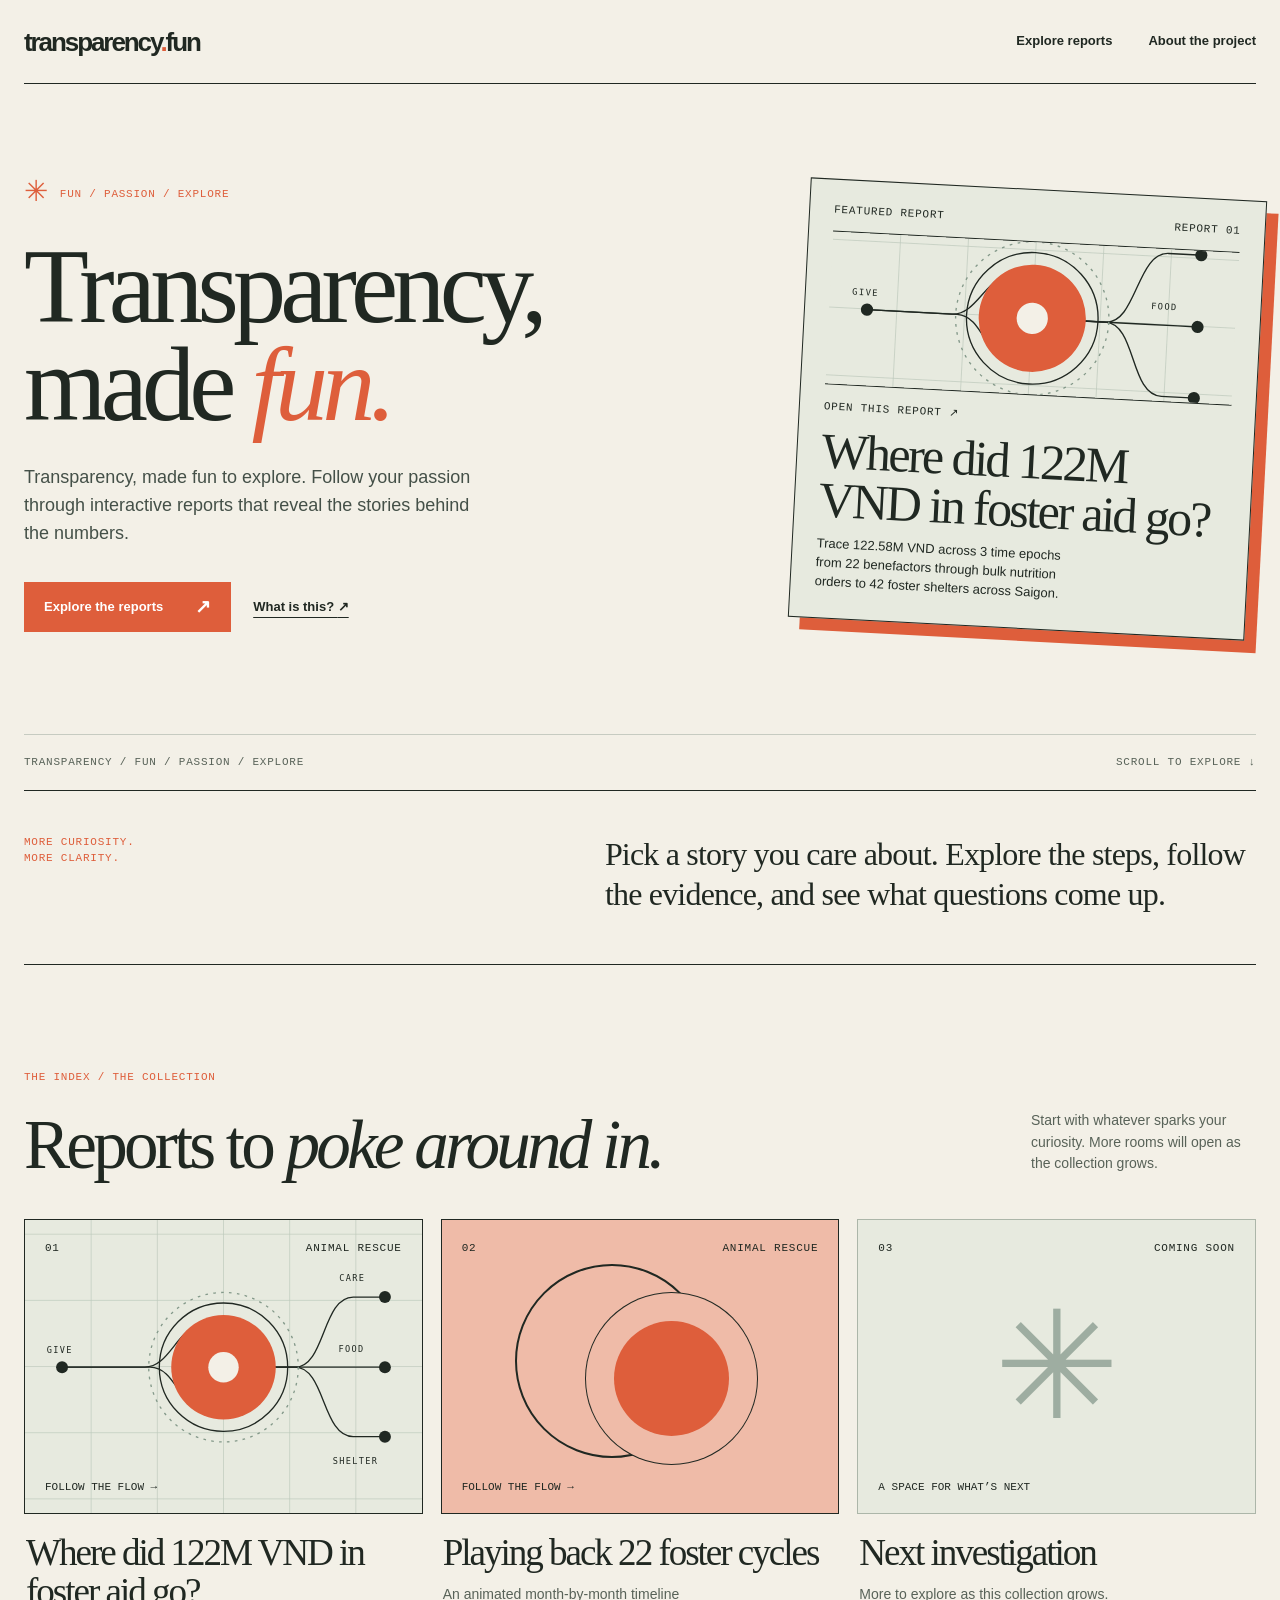
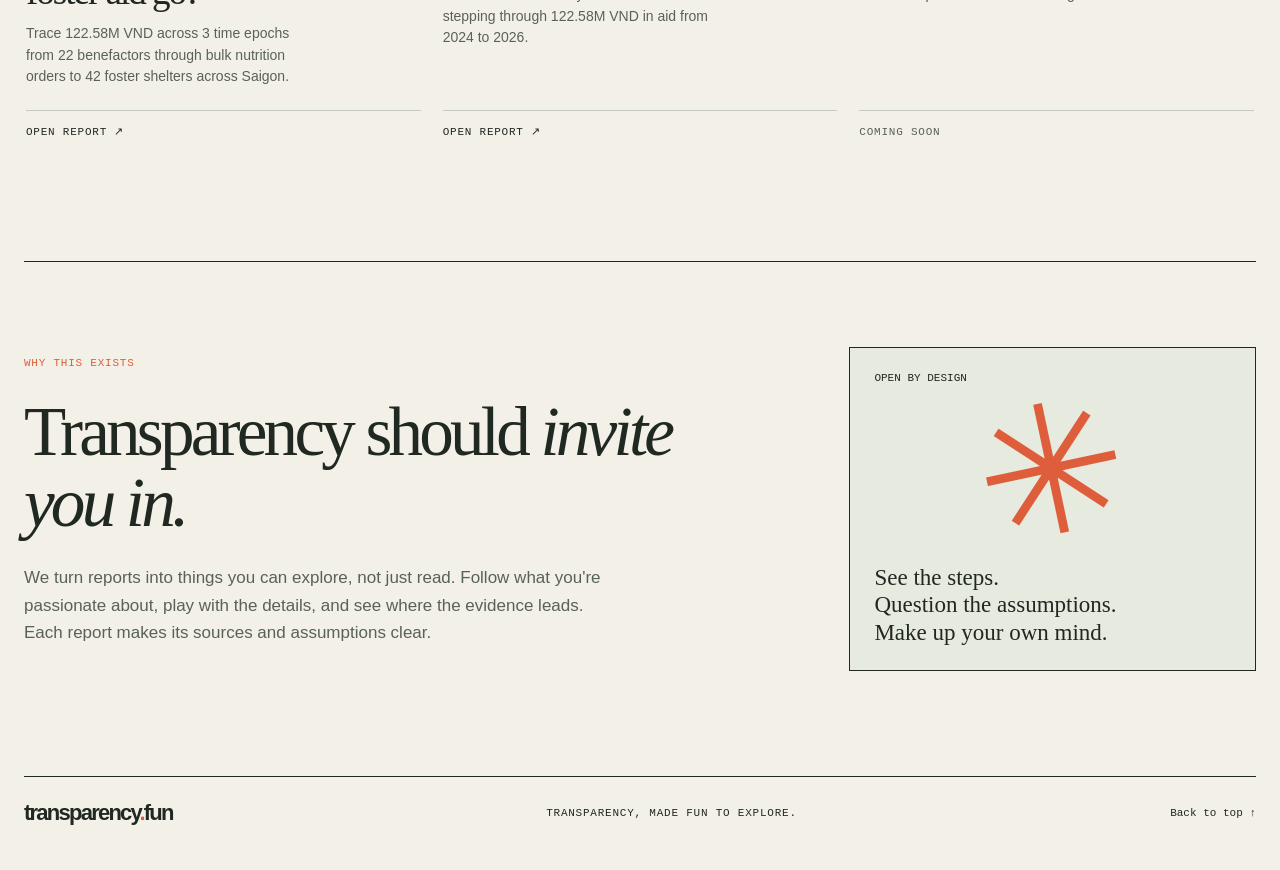
==== index.html @ 35790a0d "feat: publish interactive transparency report directory" ====
<!doctype html>
<html lang="en">
<head>
  <meta charset="utf-8">
  <meta name="viewport" content="width=device-width, initial-scale=1">
  <meta name="theme-color" content="#f3f0e7">
  <meta name="description" content="Transparency, made fun to explore. Follow your passion through interactive reports that reveal the stories behind the numbers.">
  <title>Transparency Fun — Transparency, made fun to explore.</title>
  <link rel="stylesheet" href="styles.css">
  <script type="module" src="app.js"></script>
</head>
<body id="top">
  <header class="site-header wrap">
    <a class="wordmark" href="./" aria-label="Transparency Fun home">transparency<span>.</span>fun</a>
    <nav aria-label="Main navigation"><a href="./#reports">Explore reports</a><a href="./#about">About the project</a></nav>
  </header>

  <main id="home">
    <section class="hero wrap" aria-labelledby="hero-title">
      <div class="hero-copy">
        <p class="eyebrow hero-label"><span class="asterisk" aria-hidden="true">✳</span>FUN / PASSION / EXPLORE</p>
        <h1 id="hero-title">Transparency,<br>made <em>fun.</em></h1>
        <p class="hero-description">Transparency, made fun to explore. Follow your passion through interactive reports that reveal the stories behind the numbers.</p>
        <div class="hero-actions"><a class="button" href="#reports">Explore the reports <span aria-hidden="true">↗</span></a><a class="text-link" href="#about">What is this? <span aria-hidden="true">↗</span></a></div>
      </div>
      <a class="feature" id="featured-report" href="#reports" aria-label="Explore the report index">
        <div class="feature-top"><span>FEATURED REPORT</span><span id="featured-index"></span></div>
        <div class="feature-art" aria-hidden="true"><img class="feature-cover-image" id="featured-cover" alt="" hidden><span class="path path-one"></span><span class="path path-two"></span><span class="path path-three"></span><span class="feature-dot dot-one"></span><span class="feature-dot dot-two"></span><span class="feature-dot dot-three"></span><span class="feature-arrow">↗</span></div>
        <div class="feature-bottom"><span>OPEN THIS REPORT ↗</span><strong id="featured-title"></strong><small id="featured-description"></small></div>
      </a>
    </section>
    <div class="hero-foot wrap"><span>TRANSPARENCY / FUN / PASSION / EXPLORE</span><a href="#reports">SCROLL TO EXPLORE ↓</a></div>

    <section class="intro wrap" aria-label="How to explore"><p class="eyebrow">MORE CURIOSITY.<br>MORE CLARITY.</p><p>Pick a story you care about. Explore the steps, follow the evidence, and see what questions come up.</p></section>

    <section class="directory wrap" id="reports" aria-labelledby="reports-title"><div class="section-heading"><div><p class="eyebrow">THE INDEX / THE COLLECTION</p><h2 id="reports-title">Reports to <em>poke around in.</em></h2></div><p>Start with whatever sparks your curiosity. More rooms will open as the collection grows.</p></div><div class="report-grid" id="report-grid"></div></section>

    <section class="about wrap" id="about" aria-labelledby="about-title"><div><p class="eyebrow">WHY THIS EXISTS</p><h2 id="about-title">Transparency should <em>invite you in.</em></h2><p>We turn reports into things you can explore, not just read. Follow what you're passionate about, play with the details, and see where the evidence leads. Each report makes its sources and assumptions clear.</p></div><div class="about-stamp"><span>OPEN BY DESIGN</span><span class="stamp-shape" aria-hidden="true">✳</span><p>See the steps.<br>Question the assumptions.<br>Make up your own mind.</p></div></section>
  </main>

  <footer class="site-footer wrap"><a class="wordmark" href="./">transparency<span>.</span>fun</a><span>TRANSPARENCY, MADE FUN TO EXPLORE.</span><a href="#top">Back to top ↑</a></footer>
</body>
</html>
---- styles.css ----
:root { --paper:#f3f0e7; --ink:#202822; --muted:#586258; --line:#c6cbc1; --orange:#de5e3b; --sage:#e7eadf; --serif:Georgia,'Times New Roman',serif; --sans:Arial,Helvetica,sans-serif; --mono:ui-monospace,SFMono-Regular,Menlo,monospace; }
* { box-sizing:border-box; }
html { scroll-behavior:smooth; }
body { margin:0; color:var(--ink); background:var(--paper); font:16px/1.55 var(--sans); }
a { color:inherit; }
button,input { font:inherit; }
:focus-visible { outline:3px solid var(--orange); outline-offset:4px; }
[hidden] { display:none !important; }
.wrap { width:min(1240px,calc(100% - 48px)); margin-inline:auto; }
.site-header { min-height:84px; display:flex; align-items:center; justify-content:space-between; gap:28px; border-bottom:1px solid var(--ink); }
.wordmark { text-decoration:none; font-size:26px; font-weight:800; letter-spacing:-.08em; line-height:1; white-space:nowrap; }
.wordmark span { color:var(--orange); }
.site-header nav { display:flex; gap:36px; }
.site-header nav a { text-decoration:none; font-size:13px; font-weight:600; }
.site-header nav a:hover,.site-footer a:hover,.text-link:hover { color:var(--orange); }
.hero { min-height:650px; display:grid; grid-template-columns:1.2fr .8fr; gap:clamp(34px,7vw,105px); align-items:center; padding-block:76px; }
.hero-copy { min-width:0; }
.eyebrow,.feature-top,.feature-bottom>span,.hero-foot,.report-number,.card-open,.back-link,.report-label,.site-footer>span,.control-label,.method-note,.report-badge { font:500 11px/1.5 var(--mono); letter-spacing:.07em; text-transform:uppercase; }
.eyebrow { color:var(--orange); margin:0 0 24px; }
.hero-label { display:flex; align-items:center; gap:11px; margin-bottom:34px; }
.asterisk { font-size:29px; line-height:.5; }
h1,h2,h3,p { margin-top:0; }
h1,h2,h3 { font-family:var(--serif); font-weight:400; letter-spacing:-.055em; }
em { font-weight:400; }
h1 { font-size:clamp(65px,8.3vw,119px); line-height:.93; margin:0 0 30px; }
h1 em { color:var(--orange); }
.hero-description { max-width:470px; font-size:18px; line-height:1.55; color:#445048; margin-bottom:34px; }
.hero-actions { display:flex; flex-wrap:wrap; align-items:center; gap:22px; }
.button { display:inline-flex; align-items:center; justify-content:space-between; gap:32px; background:var(--orange); color:white; padding:15px 20px; text-decoration:none; font-size:13px; font-weight:700; transition:transform .2s ease,background .2s ease; }
.button:hover { background:#b84025; transform:translateY(-3px); }
.button span { font-size:19px; line-height:1; }
.text-link { text-decoration:underline; text-underline-offset:6px; font-size:13px; font-weight:700; }
.feature { min-height:440px; display:flex; flex-direction:column; padding:22px 24px 26px; border:1px solid var(--ink); background:var(--sage); text-decoration:none; transform:rotate(3deg); box-shadow:12px 12px 0 var(--orange); transition:transform .25s ease; }
.feature:hover { transform:rotate(0deg) translateY(-5px); }
.feature-top { display:flex; justify-content:space-between; gap:12px; border-bottom:1px solid var(--ink); padding-bottom:12px; }
.feature-art { position:relative; flex:1; min-height:140px; overflow:hidden; }
.feature-cover-image { position:absolute; inset:0; width:100%; height:100%; object-fit:cover; }
.feature-art.has-image .path,.feature-art.has-image .feature-dot,.feature-art.has-image .feature-arrow { display:none; }
.path { position:absolute; border:1px solid var(--ink); border-radius:50%; transform:rotate(-18deg); }
.path-one { width:140px; height:105px; left:32%; top:20%; }
.path-two { width:230px; height:145px; left:17%; top:13%; }
.path-three { width:320px; height:190px; left:1%; top:3%; }
.feature-dot { position:absolute; width:13px; height:13px; border-radius:50%; background:var(--ink); }
.dot-one { left:17%; top:51%; }.dot-two { left:48%; top:24%; background:var(--orange); width:48px; height:48px; }.dot-three { left:80%; top:48%; }
.feature-arrow { position:absolute; right:7%; top:12%; font-size:32px; }
.feature-bottom { border-top:1px solid var(--ink); padding-top:14px; display:flex; flex-direction:column; align-items:start; }
.feature-bottom strong { font:400 clamp(36px,3.9vw,55px)/.98 var(--serif); letter-spacing:-.05em; margin:12px 0 10px; }
.feature-bottom small { max-width:265px; font-size:13px; line-height:1.45; }
.hero-foot { display:flex; justify-content:space-between; gap:20px; border-top:1px solid var(--line); padding:19px 0; color:var(--muted); }
.hero-foot a { text-decoration:none; }
.intro { border-top:1px solid var(--ink); border-bottom:1px solid var(--ink); padding-block:43px 49px; display:grid; grid-template-columns:1fr 1.25fr; gap:60px; align-items:start; }
.intro .eyebrow { margin:0; }
.intro>p:last-child { font:400 clamp(21px,2.6vw,32px)/1.27 var(--serif); letter-spacing:-.025em; margin:0; }
.directory { padding-block:104px 120px; scroll-margin-top:30px; }
.section-heading { display:flex; align-items:end; justify-content:space-between; gap:50px; margin-bottom:38px; }
h2 { font-size:clamp(45px,5.4vw,76px); line-height:1.04; margin-bottom:0; }
.section-heading h2 { max-width:670px; }
.section-heading>p { max-width:225px; font-size:14px; color:var(--muted); margin:0 0 6px; }
.report-grid { display:grid; grid-template-columns:repeat(3,minmax(0,1fr)); gap:18px; }
.report-card { display:flex; flex-direction:column; min-width:0; }
a.report-card { text-decoration:none; transition:transform .2s ease; }
a.report-card:hover { transform:translateY(-6px); }
.card-cover { height:295px; border:1px solid var(--ink); position:relative; overflow:hidden; display:flex; flex-direction:column; justify-content:space-between; padding:20px; }
.card-cover.active { background:#efbba8; }
.card-cover.future { background:#e7eadf; border-color:#acb6a9; }
.report-number { display:flex; justify-content:space-between; position:relative; z-index:1; }
.card-art { position:absolute; inset:0; display:grid; place-items:center; }
.card-art img { position:absolute; inset:0; display:block; width:100%; height:100%; object-fit:cover; }
.report-art::before,.report-art::after { content:''; position:absolute; width:190px; height:190px; border:2px solid var(--ink); border-radius:50%; transform:translate(-28px,-6px); }
.report-art::after { width:115px; height:115px; background:var(--orange); border:0; transform:translate(32px,12px); box-shadow:0 0 0 28px #efbba8,0 0 0 29px var(--ink); }
.future-art { color:#9eada1; font:400 150px/1 var(--serif); }
.cover-bottom { position:relative; z-index:1; font:500 11px var(--mono); }
.card-info { padding:20px 2px 0; display:flex; flex-direction:column; flex:1; }
.card-info h3 { font-size:clamp(29px,2.9vw,42px); line-height:1.05; margin-bottom:11px; }
.card-info p { color:var(--muted); font-size:14px; max-width:280px; margin-bottom:22px; }
.card-open { border-top:1px solid var(--line); padding-top:13px; margin-top:auto; display:flex; justify-content:space-between; }
.report-card.is-future .card-open { color:var(--muted); }
.about { scroll-margin-top:30px; border-top:1px solid var(--ink); padding-block:85px 105px; display:grid; grid-template-columns:1.25fr .75fr; gap:12%; align-items:center; }
.about h2 { max-width:670px; margin-bottom:25px; }
.about>div:first-child>p:last-child { max-width:590px; color:var(--muted); font-size:17px; line-height:1.6; }
.about-stamp { border:1px solid var(--ink); min-height:320px; padding:24px; background:var(--sage); display:flex; flex-direction:column; justify-content:space-between; }
.about-stamp>span:first-child { font:500 11px var(--mono); }
.stamp-shape { color:var(--orange); font:180px/1 var(--serif); text-align:center; transform:rotate(-12deg); }
.about-stamp p { font:400 23px/1.2 var(--serif); margin:0; }
.site-footer { border-top:1px solid var(--ink); display:flex; align-items:center; justify-content:space-between; gap:25px; padding-block:25px 45px; }
.site-footer .wordmark { font-size:22px; }
.site-footer>a:last-child { font:500 11px var(--mono); text-decoration:none; white-space:nowrap; }

@media (max-width:1000px) { .hero { gap:35px; } h1 { font-size:clamp(59px,8vw,95px); } .feature { min-height:400px; } }
@media (max-width:760px) { .wrap { width:min(100% - 36px,1240px); } .site-header { min-height:70px; } .wordmark { font-size:22px; } .site-header nav { gap:15px; } .site-header nav a { font-size:11px; } .hero { grid-template-columns:1fr; padding-block:65px; min-height:0; gap:60px; } h1 { font-size:clamp(64px,12vw,94px); } .feature { width:min(100% - 15px,490px); justify-self:center; min-height:400px; } .intro { grid-template-columns:1fr; gap:22px; } .directory { padding-block:75px; } .report-grid { grid-template-columns:repeat(2,minmax(0,1fr)); } .section-heading { align-items:start; flex-direction:column; gap:15px; } .about { grid-template-columns:1fr; gap:35px; padding-block:70px; } .about-stamp { min-height:265px; } }
@media (max-width:520px) { .site-header nav a:last-child { display:none; } .hero { padding-top:55px; } h1 { font-size:clamp(54px,13vw,72px); } .hero-description { font-size:16px; } .feature { min-height:390px; } .hero-foot { font-size:9px; } .hero-foot span { max-width:160px; } .report-grid { grid-template-columns:1fr; gap:38px; } .card-cover { height:320px; } .site-footer { flex-wrap:wrap; } .site-footer>span { order:3; width:100%; } }
@media (prefers-reduced-motion:reduce) { html { scroll-behavior:auto; } *,*::before,*::after { transition-duration:.01ms !important; animation-duration:.01ms !important; } }
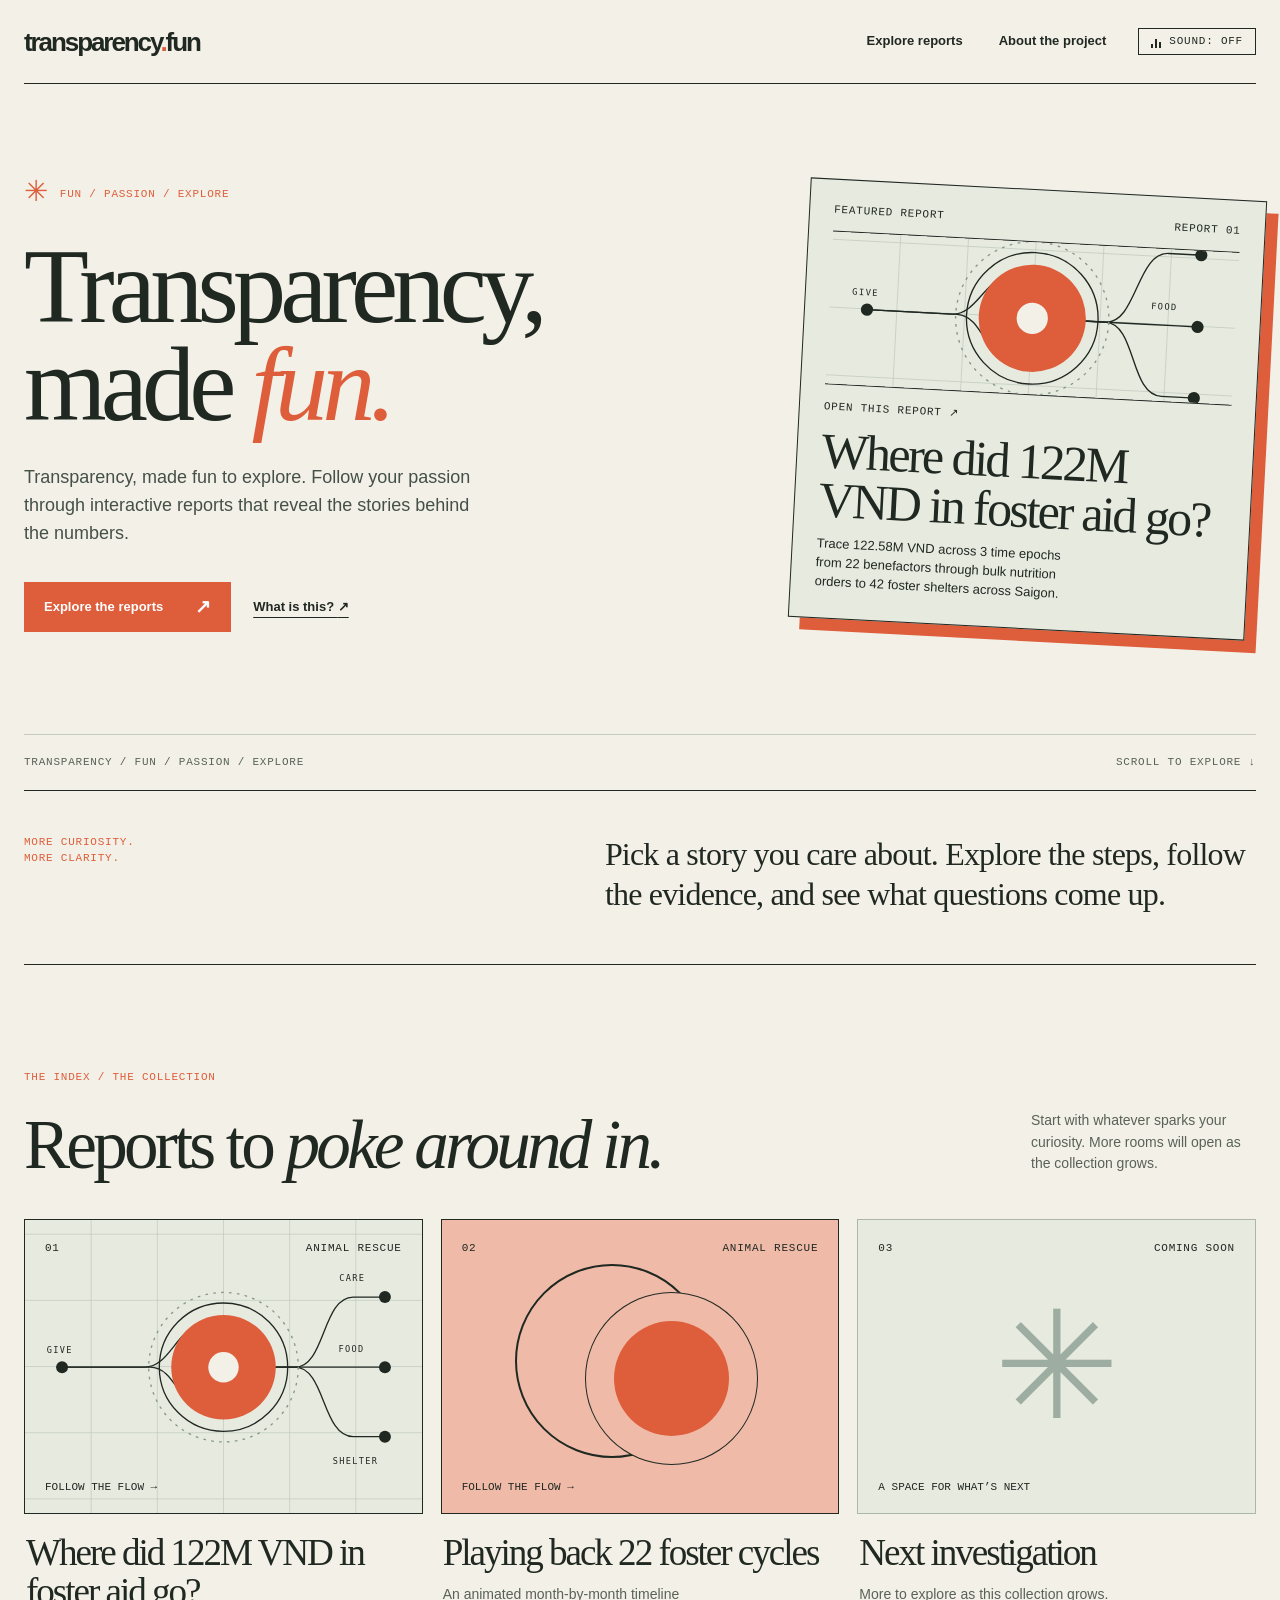
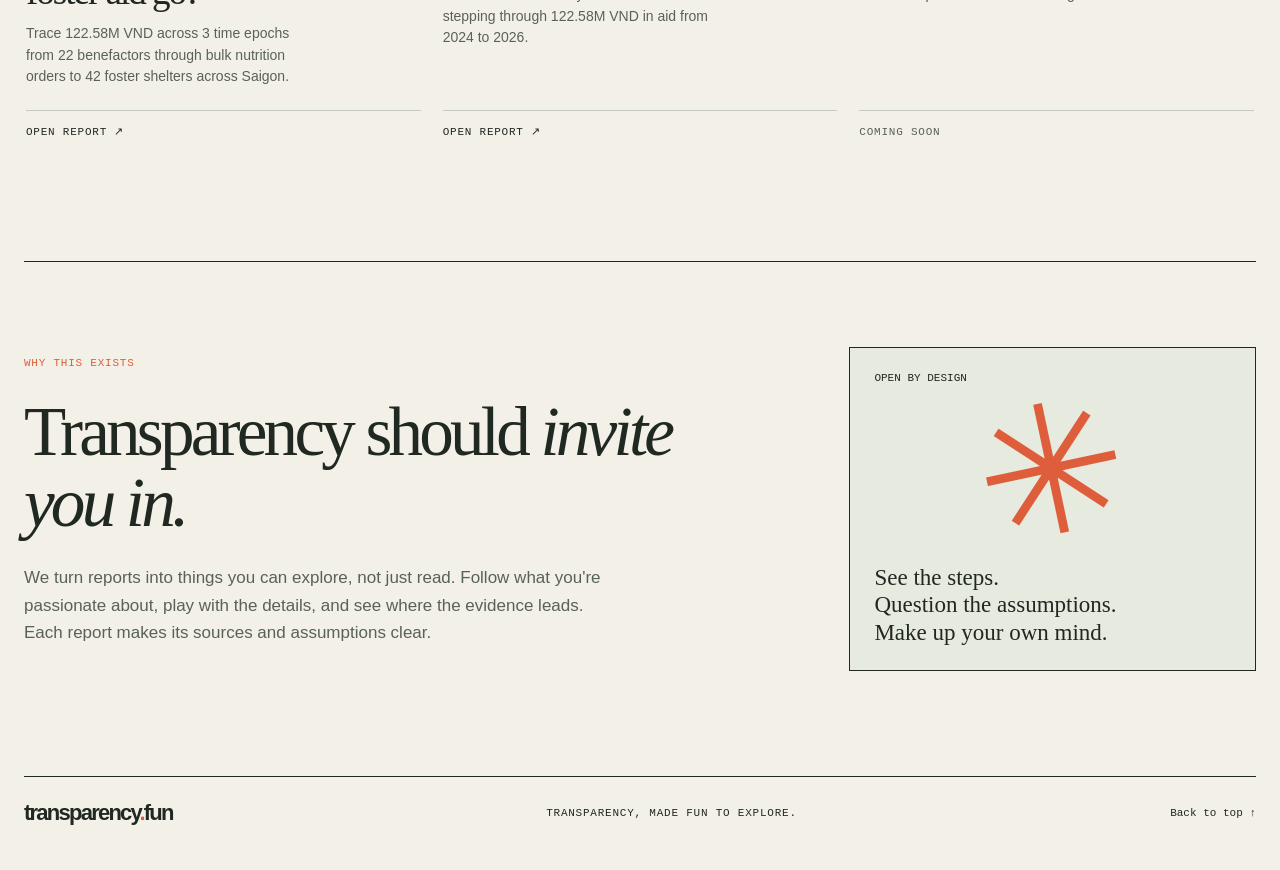
==== commit d8c42181: "feat: add adaptive multi-track ambient audio player with playlist auto-advance" ====
--- a/index.html
+++ b/index.html
@@ -12,7 +12,18 @@
 <body id="top">
   <header class="site-header wrap">
     <a class="wordmark" href="./" aria-label="Transparency Fun home">transparency<span>.</span>fun</a>
-    <nav aria-label="Main navigation"><a href="./#reports">Explore reports</a><a href="./#about">About the project</a></nav>
+    <div class="site-header-actions">
+      <nav aria-label="Main navigation"><a href="./#reports">Explore reports</a><a href="./#about">About the project</a></nav>
+      <button id="sound-toggle" class="sound-toggle" type="button" aria-label="Play ambient background music" aria-pressed="false">
+        <span class="sound-bars" aria-hidden="true">
+          <span class="sound-bar bar-1"></span>
+          <span class="sound-bar bar-2"></span>
+          <span class="sound-bar bar-3"></span>
+        </span>
+        <span class="sound-label">SOUND: OFF</span>
+      </button>
+      <audio id="ambient-audio" preload="none"></audio>
+    </div>
   </header>
 
   <main id="home">
--- a/styles.css
+++ b/styles.css
@@ -8,11 +8,27 @@
 [hidden] { display:none !important; }
 .wrap { width:min(1240px,calc(100% - 48px)); margin-inline:auto; }
 .site-header { min-height:84px; display:flex; align-items:center; justify-content:space-between; gap:28px; border-bottom:1px solid var(--ink); }
+.site-header-actions { display:flex; align-items:center; gap:32px; }
 .wordmark { text-decoration:none; font-size:26px; font-weight:800; letter-spacing:-.08em; line-height:1; white-space:nowrap; }
 .wordmark span { color:var(--orange); }
 .site-header nav { display:flex; gap:36px; }
 .site-header nav a { text-decoration:none; font-size:13px; font-weight:600; }
 .site-header nav a:hover,.site-footer a:hover,.text-link:hover { color:var(--orange); }
+.sound-toggle { display:inline-flex; align-items:center; gap:8px; background:var(--paper); color:var(--ink); border:1px solid var(--ink); padding:6px 12px; cursor:pointer; font:500 11px/1.2 var(--mono); letter-spacing:.07em; text-transform:uppercase; transition:background .2s ease,color .2s ease,border-color .2s ease; }
+.sound-toggle:hover { background:var(--sage); }
+.sound-toggle.is-playing { background:var(--ink); color:var(--paper); }
+.sound-bars { display:inline-flex; align-items:flex-end; gap:2px; height:12px; width:10px; }
+.sound-bar { display:block; width:2px; background:var(--ink); }
+.sound-bar.bar-1 { height:4px; }
+.sound-bar.bar-2 { height:9px; }
+.sound-bar.bar-3 { height:6px; }
+.sound-toggle.is-playing .sound-bar { background:var(--orange); }
+.sound-toggle.is-playing .sound-bar.bar-1 { animation:soundBarPulse1 .8s ease-in-out infinite alternate; }
+.sound-toggle.is-playing .sound-bar.bar-2 { animation:soundBarPulse2 .6s ease-in-out infinite alternate; }
+.sound-toggle.is-playing .sound-bar.bar-3 { animation:soundBarPulse3 .9s ease-in-out infinite alternate; }
+@keyframes soundBarPulse1 { 0% { height:3px; } 100% { height:11px; } }
+@keyframes soundBarPulse2 { 0% { height:12px; } 100% { height:4px; } }
+@keyframes soundBarPulse3 { 0% { height:5px; } 100% { height:10px; } }
 .hero { min-height:650px; display:grid; grid-template-columns:1.2fr .8fr; gap:clamp(34px,7vw,105px); align-items:center; padding-block:76px; }
 .hero-copy { min-width:0; }
 .eyebrow,.feature-top,.feature-bottom>span,.hero-foot,.report-number,.card-open,.back-link,.report-label,.site-footer>span,.control-label,.method-note,.report-badge { font:500 11px/1.5 var(--mono); letter-spacing:.07em; text-transform:uppercase; }
@@ -87,6 +103,6 @@
 .site-footer>a:last-child { font:500 11px var(--mono); text-decoration:none; white-space:nowrap; }
 
 @media (max-width:1000px) { .hero { gap:35px; } h1 { font-size:clamp(59px,8vw,95px); } .feature { min-height:400px; } }
-@media (max-width:760px) { .wrap { width:min(100% - 36px,1240px); } .site-header { min-height:70px; } .wordmark { font-size:22px; } .site-header nav { gap:15px; } .site-header nav a { font-size:11px; } .hero { grid-template-columns:1fr; padding-block:65px; min-height:0; gap:60px; } h1 { font-size:clamp(64px,12vw,94px); } .feature { width:min(100% - 15px,490px); justify-self:center; min-height:400px; } .intro { grid-template-columns:1fr; gap:22px; } .directory { padding-block:75px; } .report-grid { grid-template-columns:repeat(2,minmax(0,1fr)); } .section-heading { align-items:start; flex-direction:column; gap:15px; } .about { grid-template-columns:1fr; gap:35px; padding-block:70px; } .about-stamp { min-height:265px; } }
-@media (max-width:520px) { .site-header nav a:last-child { display:none; } .hero { padding-top:55px; } h1 { font-size:clamp(54px,13vw,72px); } .hero-description { font-size:16px; } .feature { min-height:390px; } .hero-foot { font-size:9px; } .hero-foot span { max-width:160px; } .report-grid { grid-template-columns:1fr; gap:38px; } .card-cover { height:320px; } .site-footer { flex-wrap:wrap; } .site-footer>span { order:3; width:100%; } }
+@media (max-width:760px) { .wrap { width:min(100% - 36px,1240px); } .site-header { min-height:70px; } .site-header-actions { gap:16px; } .wordmark { font-size:22px; } .site-header nav { gap:15px; } .site-header nav a { font-size:11px; } .hero { grid-template-columns:1fr; padding-block:65px; min-height:0; gap:60px; } h1 { font-size:clamp(64px,12vw,94px); } .feature { width:min(100% - 15px,490px); justify-self:center; min-height:400px; } .intro { grid-template-columns:1fr; gap:22px; } .directory { padding-block:75px; } .report-grid { grid-template-columns:repeat(2,minmax(0,1fr)); } .section-heading { align-items:start; flex-direction:column; gap:15px; } .about { grid-template-columns:1fr; gap:35px; padding-block:70px; } .about-stamp { min-height:265px; } }
+@media (max-width:520px) { .site-header nav a:last-child { display:none; } .site-header-actions { gap:12px; } .sound-toggle { padding:5px 8px; font-size:10px; } .hero { padding-top:55px; } h1 { font-size:clamp(54px,13vw,72px); } .hero-description { font-size:16px; } .feature { min-height:390px; } .hero-foot { font-size:9px; } .hero-foot span { max-width:160px; } .report-grid { grid-template-columns:1fr; gap:38px; } .card-cover { height:320px; } .site-footer { flex-wrap:wrap; } .site-footer>span { order:3; width:100%; } }
 @media (prefers-reduced-motion:reduce) { html { scroll-behavior:auto; } *,*::before,*::after { transition-duration:.01ms !important; animation-duration:.01ms !important; } }
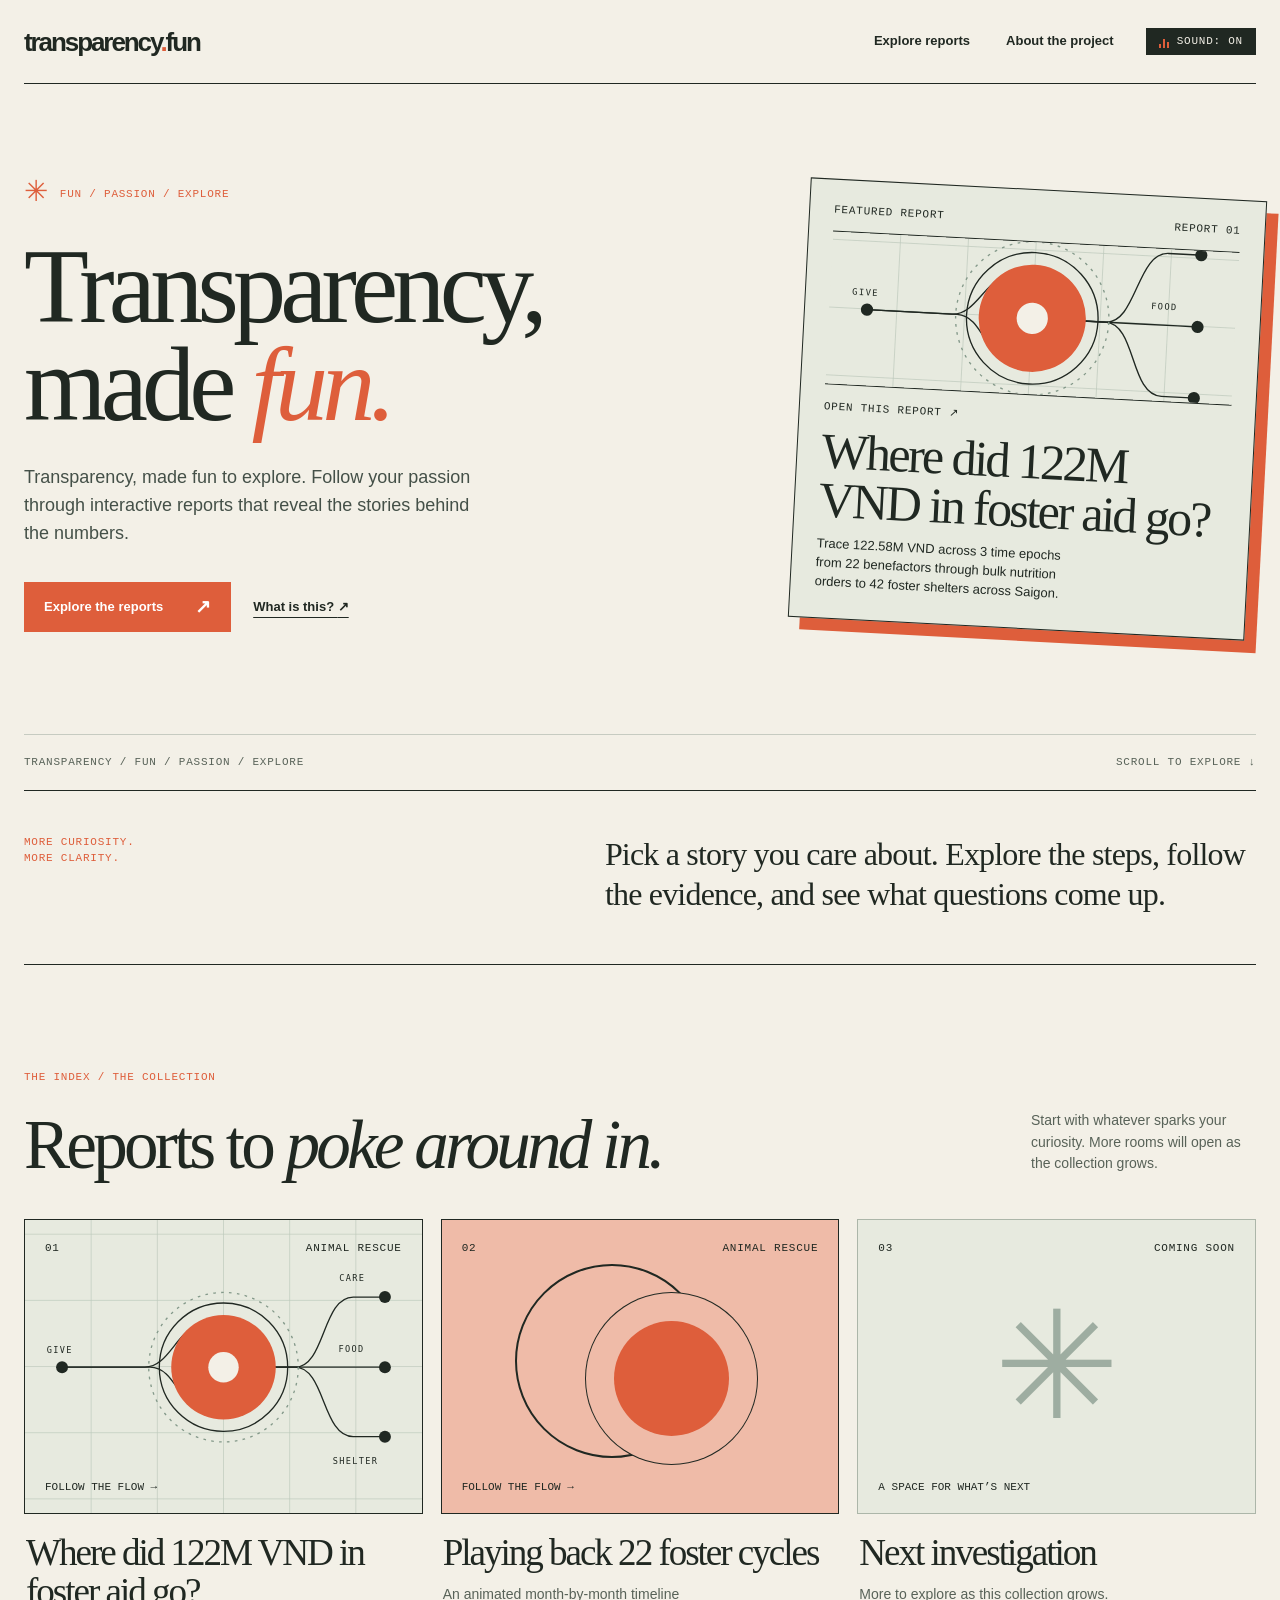
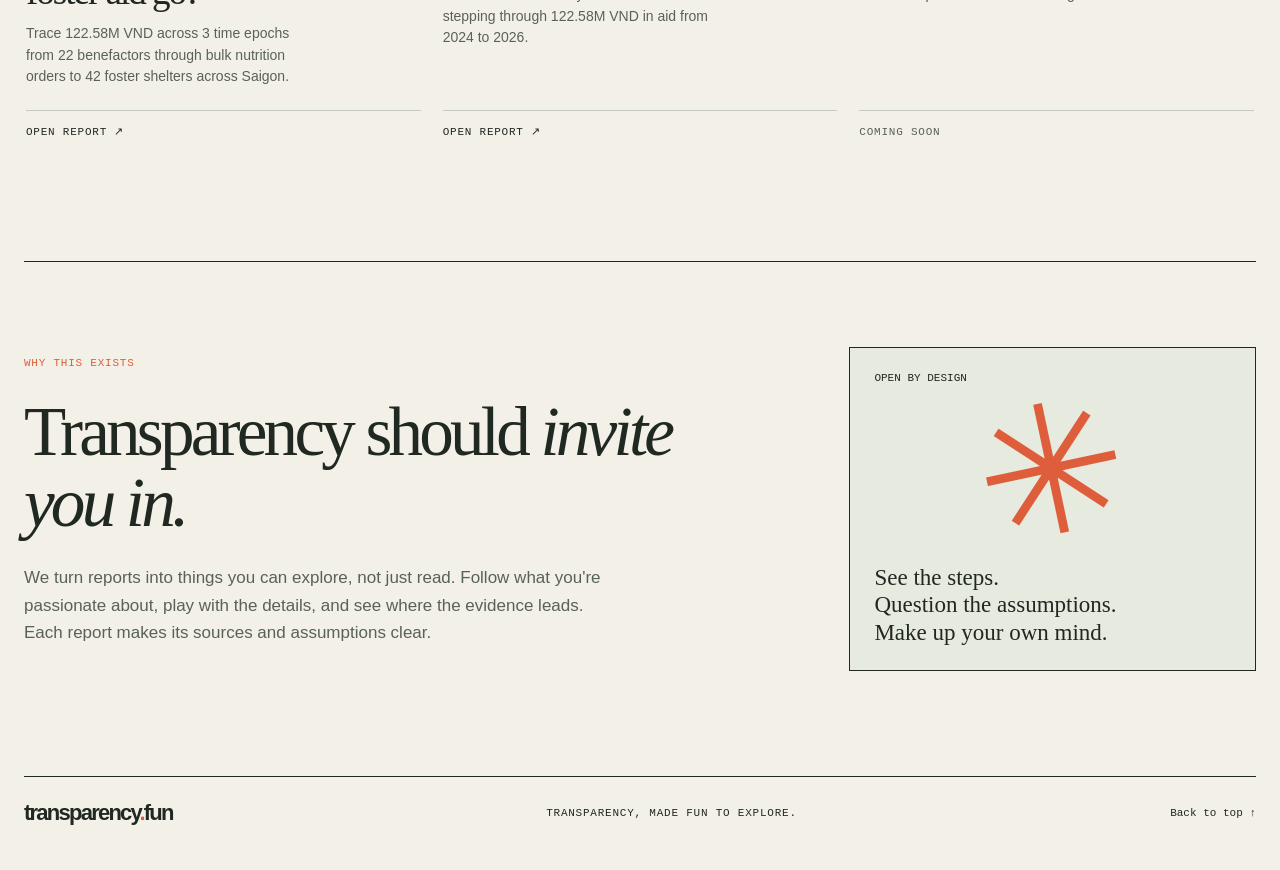
==== commit a253e4c5: "feat: configure ambient sound ON by default with seamless interaction handling" ====
--- a/index.html
+++ b/index.html
@@ -14,13 +14,13 @@
     <a class="wordmark" href="./" aria-label="Transparency Fun home">transparency<span>.</span>fun</a>
     <div class="site-header-actions">
       <nav aria-label="Main navigation"><a href="./#reports">Explore reports</a><a href="./#about">About the project</a></nav>
-      <button id="sound-toggle" class="sound-toggle" type="button" aria-label="Play ambient background music" aria-pressed="false">
+      <button id="sound-toggle" class="sound-toggle is-playing" type="button" aria-label="Pause ambient background music" aria-pressed="true">
         <span class="sound-bars" aria-hidden="true">
           <span class="sound-bar bar-1"></span>
           <span class="sound-bar bar-2"></span>
           <span class="sound-bar bar-3"></span>
         </span>
-        <span class="sound-label">SOUND: OFF</span>
+        <span class="sound-label">SOUND: ON</span>
       </button>
       <audio id="ambient-audio" preload="none"></audio>
     </div>
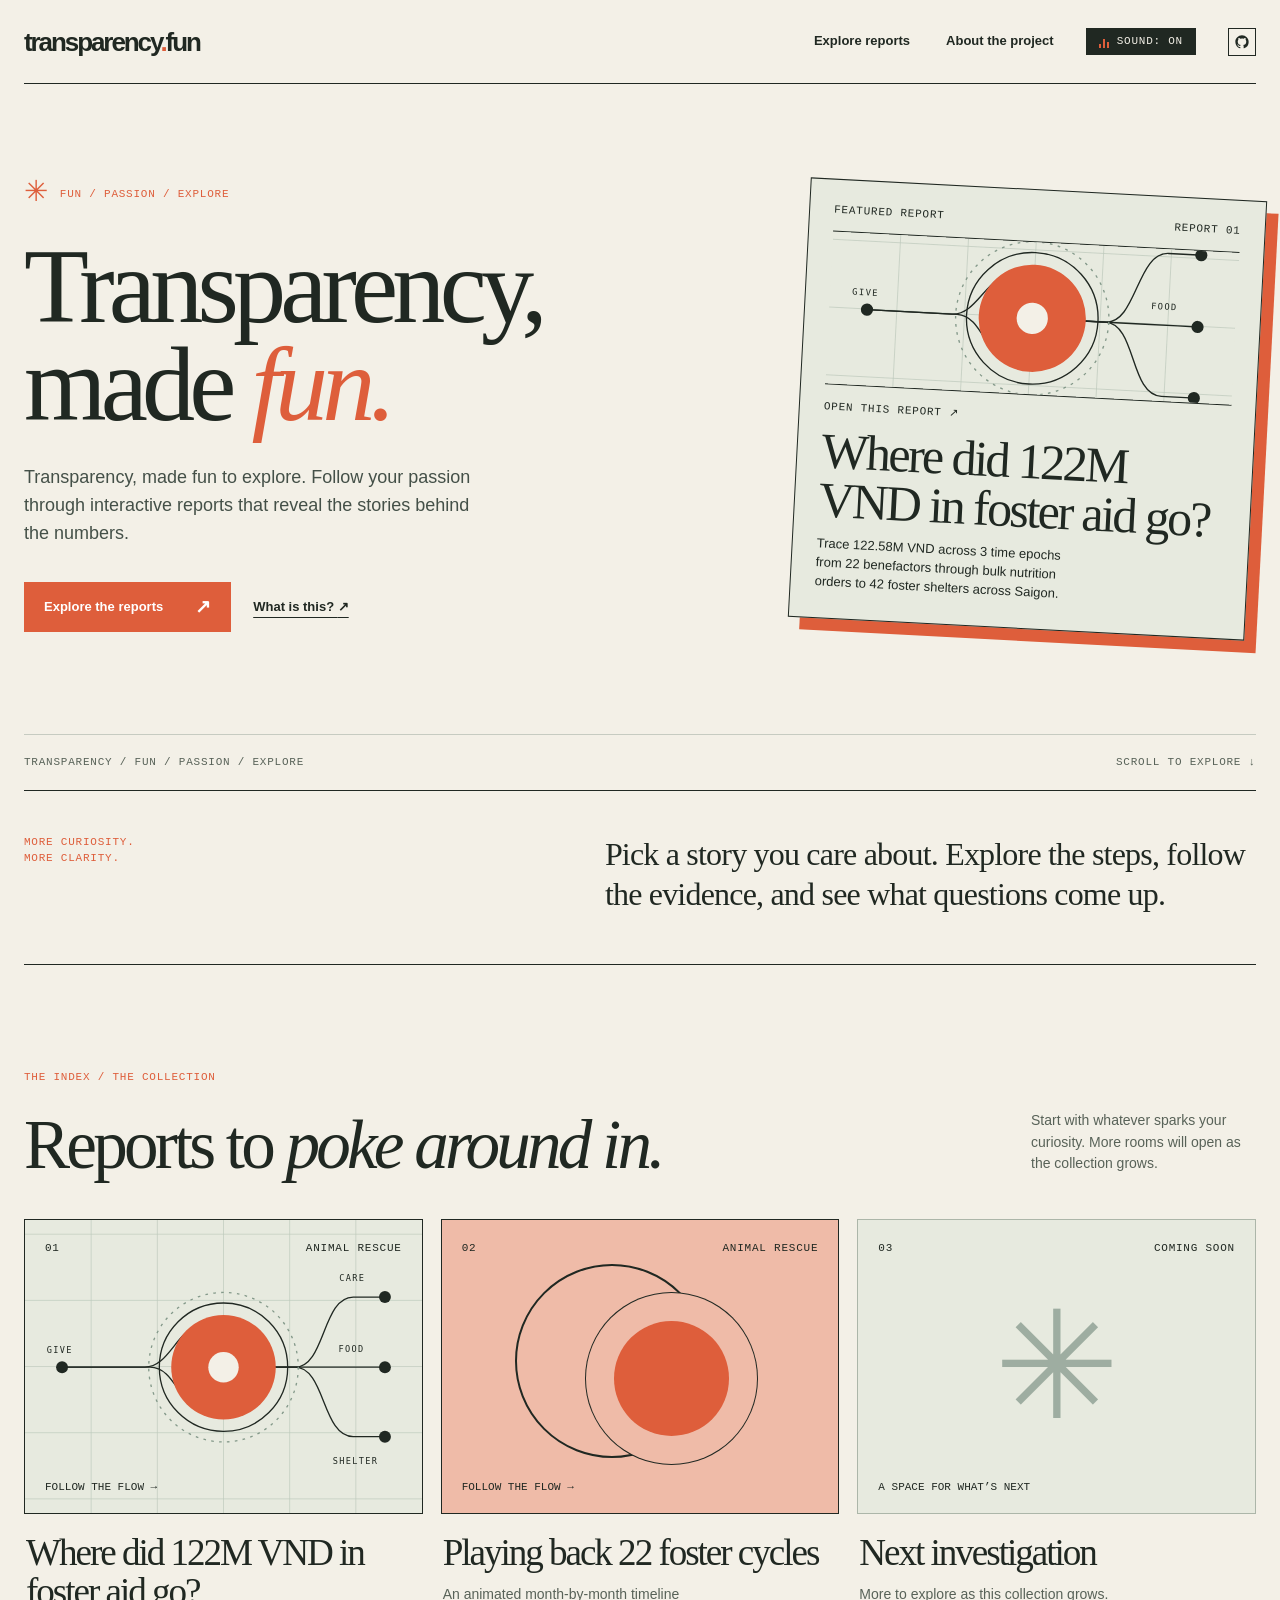
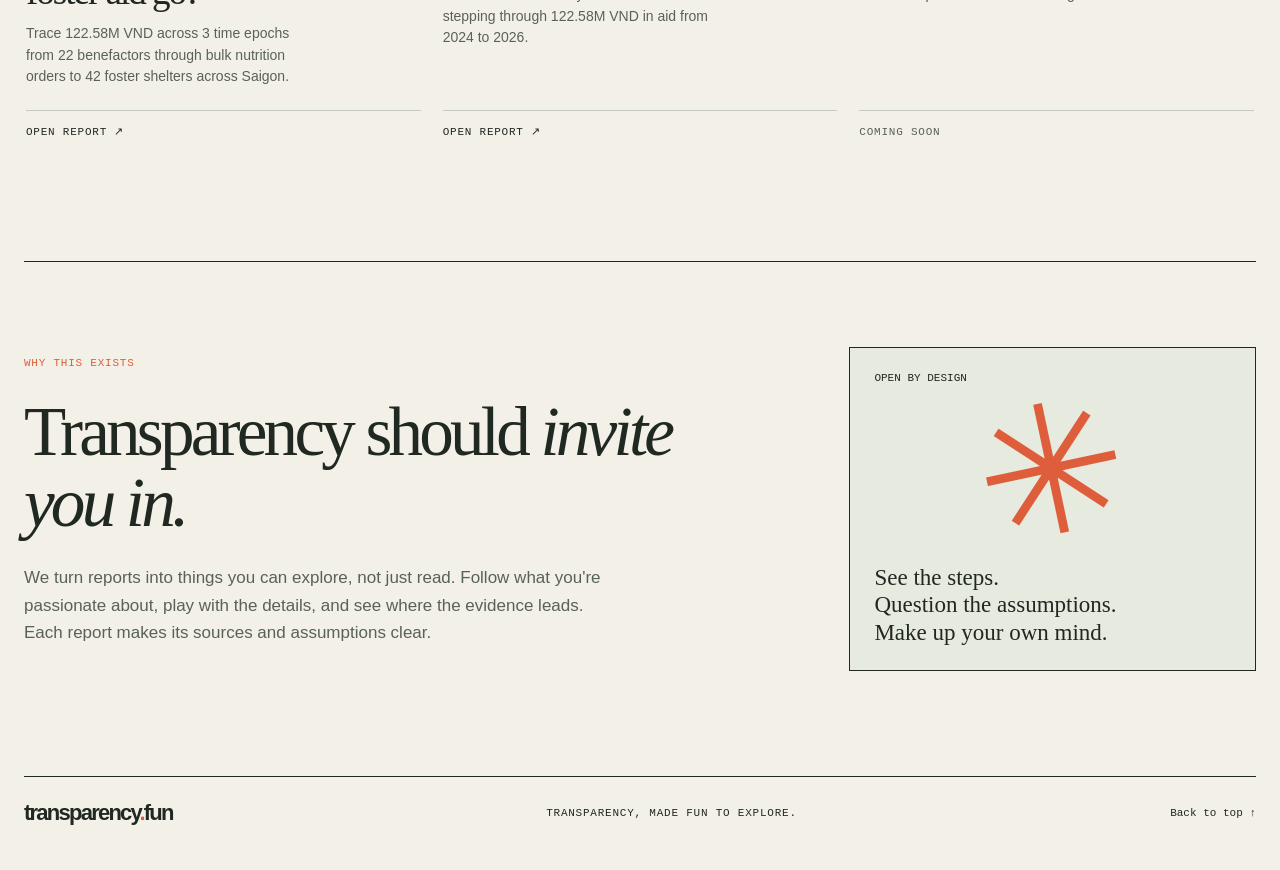
==== commit f1a3a099: "feat: add GitHub repository icon to header" ====
--- a/index.html
+++ b/index.html
@@ -22,6 +22,9 @@
         </span>
         <span class="sound-label">SOUND: ON</span>
       </button>
+      <a class="github-link" href="https://github.com/nghuyenthevinh2000/transparency-fun" target="_blank" rel="noopener noreferrer" aria-label="View source repository on GitHub">
+        <svg viewBox="0 0 24 24" aria-hidden="true"><path fill-rule="evenodd" clip-rule="evenodd" d="M12 2C6.477 2 2 6.484 2 12.017c0 4.425 2.865 8.18 6.839 9.504.5.092.682-.217.682-.483 0-.237-.008-.868-.013-1.703-2.782.605-3.369-1.343-3.369-1.343-.454-1.158-1.11-1.466-1.11-1.466-.908-.62.069-.608.069-.608 1.003.07 1.53 1.032 1.53 1.032.892 1.53 2.341 1.088 2.91.832.092-.647.35-1.088.636-1.338-2.22-.253-4.555-1.113-4.555-4.951 0-1.093.39-1.988 1.029-2.688-.103-.253-.446-1.272.098-2.65 0 0 .84-.27 2.75 1.026A9.564 9.564 0 0112 6.844c.85.004 1.705.115 2.504.337 1.909-1.296 2.747-1.027 2.747-1.027.546 1.379.202 2.398.1 2.651.64.7 1.028 1.595 1.028 2.688 0 3.848-2.339 4.695-4.566 4.943.359.309.678.92.678 1.855 0 1.338-.012 2.419-.012 2.747 0 .268.18.58.688.482A10.019 10.019 0 0022 12.017C22 6.484 17.522 2 12 2z"/></svg>
+      </a>
       <audio id="ambient-audio" preload="none"></audio>
     </div>
   </header>
--- a/styles.css
+++ b/styles.css
@@ -29,6 +29,9 @@
 @keyframes soundBarPulse1 { 0% { height:3px; } 100% { height:11px; } }
 @keyframes soundBarPulse2 { 0% { height:12px; } 100% { height:4px; } }
 @keyframes soundBarPulse3 { 0% { height:5px; } 100% { height:10px; } }
+.github-link { display:inline-flex; align-items:center; justify-content:center; width:28px; height:28px; background:var(--paper); color:var(--ink); border:1px solid var(--ink); text-decoration:none; transition:background .2s ease,color .2s ease; }
+.github-link:hover { background:var(--ink); color:var(--paper); }
+.github-link svg { width:16px; height:16px; fill:currentColor; display:block; }
 .hero { min-height:650px; display:grid; grid-template-columns:1.2fr .8fr; gap:clamp(34px,7vw,105px); align-items:center; padding-block:76px; }
 .hero-copy { min-width:0; }
 .eyebrow,.feature-top,.feature-bottom>span,.hero-foot,.report-number,.card-open,.back-link,.report-label,.site-footer>span,.control-label,.method-note,.report-badge { font:500 11px/1.5 var(--mono); letter-spacing:.07em; text-transform:uppercase; }
@@ -104,5 +107,5 @@
 
 @media (max-width:1000px) { .hero { gap:35px; } h1 { font-size:clamp(59px,8vw,95px); } .feature { min-height:400px; } }
 @media (max-width:760px) { .wrap { width:min(100% - 36px,1240px); } .site-header { min-height:70px; } .site-header-actions { gap:16px; } .wordmark { font-size:22px; } .site-header nav { gap:15px; } .site-header nav a { font-size:11px; } .hero { grid-template-columns:1fr; padding-block:65px; min-height:0; gap:60px; } h1 { font-size:clamp(64px,12vw,94px); } .feature { width:min(100% - 15px,490px); justify-self:center; min-height:400px; } .intro { grid-template-columns:1fr; gap:22px; } .directory { padding-block:75px; } .report-grid { grid-template-columns:repeat(2,minmax(0,1fr)); } .section-heading { align-items:start; flex-direction:column; gap:15px; } .about { grid-template-columns:1fr; gap:35px; padding-block:70px; } .about-stamp { min-height:265px; } }
-@media (max-width:520px) { .site-header nav a:last-child { display:none; } .site-header-actions { gap:12px; } .sound-toggle { padding:5px 8px; font-size:10px; } .hero { padding-top:55px; } h1 { font-size:clamp(54px,13vw,72px); } .hero-description { font-size:16px; } .feature { min-height:390px; } .hero-foot { font-size:9px; } .hero-foot span { max-width:160px; } .report-grid { grid-template-columns:1fr; gap:38px; } .card-cover { height:320px; } .site-footer { flex-wrap:wrap; } .site-footer>span { order:3; width:100%; } }
+@media (max-width:520px) { .site-header nav a:last-child { display:none; } .site-header-actions { gap:12px; } .sound-toggle { padding:5px 8px; font-size:10px; } .github-link { width:24px; height:24px; } .github-link svg { width:14px; height:14px; } .hero { padding-top:55px; } h1 { font-size:clamp(54px,13vw,72px); } .hero-description { font-size:16px; } .feature { min-height:390px; } .hero-foot { font-size:9px; } .hero-foot span { max-width:160px; } .report-grid { grid-template-columns:1fr; gap:38px; } .card-cover { height:320px; } .site-footer { flex-wrap:wrap; } .site-footer>span { order:3; width:100%; } }
 @media (prefers-reduced-motion:reduce) { html { scroll-behavior:auto; } *,*::before,*::after { transition-duration:.01ms !important; animation-duration:.01ms !important; } }
